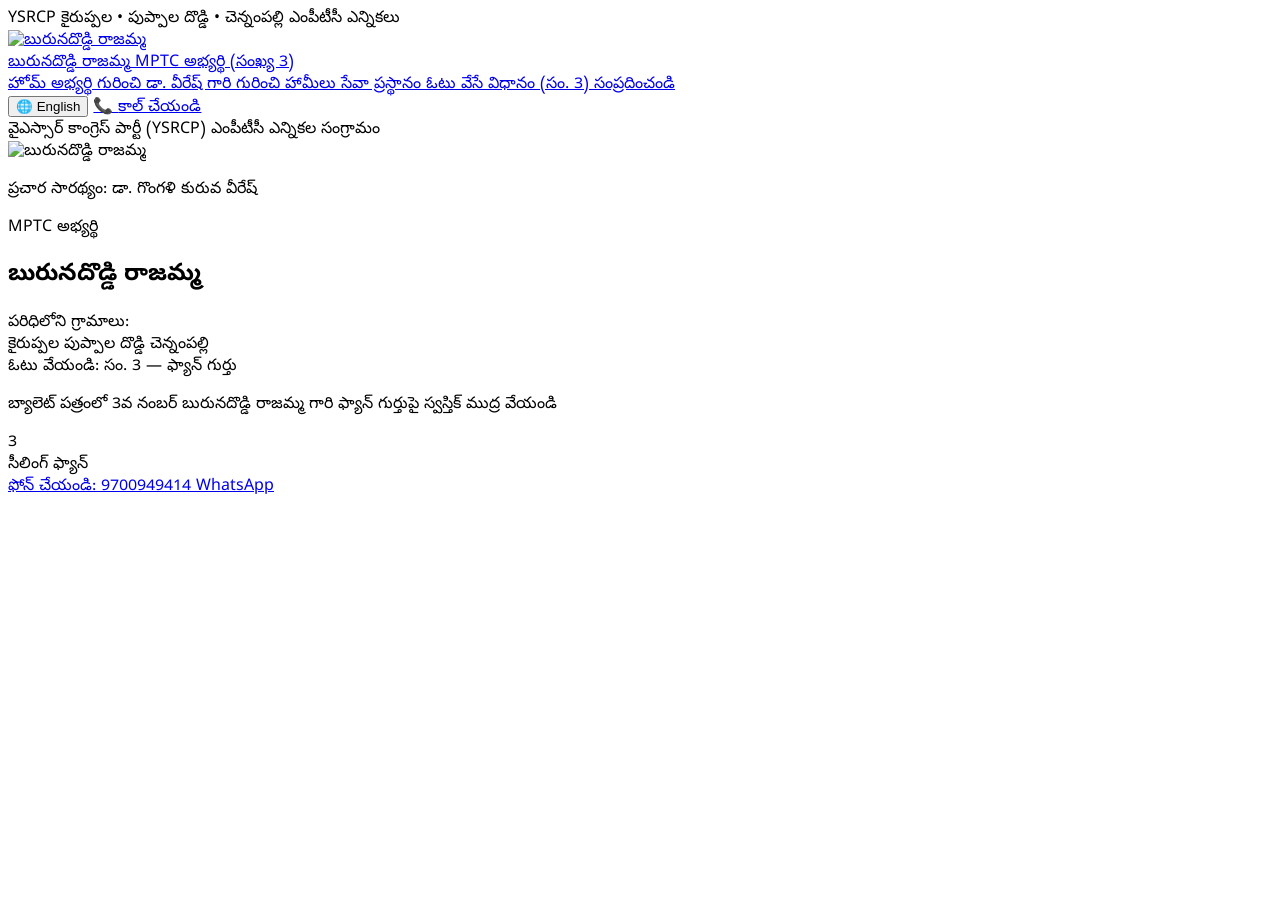
==== public/campaign.html @ 332ff1a9 "feat: initialize MPTC campaign web application Set up project scaffolding with React, Vite, Tailwind" ====
<!doctype html>
<html lang="te" data-lang="te" class="scroll-smooth">
  <head>
    <meta charset="UTF-8" />
    <meta name="viewport" content="width=device-width, initial-scale=1.0, maximum-scale=5.0" />
    <title>బురునదొడ్డి రాజమ్మ - ఎంపీటీసీ అభ్యర్థి | Burunadoddi Rajamma - MPTC Candidate</title>
    <meta
      name="description"
      content="బురునదొడ్డి రాజమ్మ - వైఎస్సార్ కాంగ్రెస్ పార్టీ (YSRCP) ఎంపీటీసీ అభ్యర్థి, కైరుప్పల, పుప్పాల దొడ్డి, చెన్నంపల్లి. క్రమ సంఖ్య: 3, ఎన్నికల గుర్తు: ఫ్యాన్. సంప్రదించండి: 9700949414."
    />
    <meta name="theme-color" content="#004aad" />

    <!-- Google Fonts: Noto Sans Telugu & Plus Jakarta Sans -->
    <link rel="preconnect" href="https://fonts.googleapis.com" />
    <link rel="preconnect" href="https://fonts.gstatic.com" crossorigin />
    <link
      href="https://fonts.googleapis.com/css2?family=Noto+Sans+Telugu:wght@400;500;600;700;800;900&family=Plus+Jakarta+Sans:wght@400;500;600;700;800&display=swap"
      rel="stylesheet"
    />

    <!-- Tailwind CDN for 100% standalone single-file usage -->
    <script src="https://cdn.tailwindcss.com"></script>
    <style>
      :root {
        --font-telugu: 'Noto Sans Telugu', 'Plus Jakarta Sans', system-ui, -apple-system, sans-serif;
      }
      html {
        font-family: var(--font-telugu);
        scroll-behavior: smooth;
        -webkit-tap-highlight-color: transparent;
      }
      html[data-lang="te"] .lang-en { display: none !important; }
      html[data-lang="en"] .lang-te { display: none !important; }
      .village-panel { display: none; }
      .village-panel.active { display: block; }
      .village-tab-btn.active {
        background-color: #0c2b5e;
        color: #ffffff;
      }
    </style>
  </head>
  <body class="bg-slate-50 text-slate-900 antialiased selection:bg-blue-600 selection:text-white pb-16 sm:pb-0">

    <!-- STICKY HEADER -->
    <header class="sticky top-0 z-50 bg-white/95 backdrop-blur-md border-b-2 border-emerald-600 shadow-sm">
      <div class="bg-gradient-to-r from-blue-700 via-blue-600 to-emerald-700 text-white text-xs font-medium py-1 px-3 text-center flex items-center justify-center gap-2">
        <span class="inline-flex items-center px-1.5 py-0.5 rounded bg-white/20 font-bold tracking-wide">YSRCP</span>
        <span class="lang-te truncate">కైరుప్పల • పుప్పాల దొడ్డి • చెన్నంపల్లి ఎంపీటీసీ ఎన్నికలు</span>
        <span class="lang-en truncate">Kairuppala • Puppala Doddi • Chennampalli MPTC Elections</span>
      </div>

      <div class="max-w-7xl mx-auto px-3 sm:px-6 lg:px-8">
        <div class="flex items-center justify-between h-16">
          <a href="#home" class="flex items-center gap-2.5 rounded-lg p-1">
            <div class="w-10 h-10 rounded-full border-2 border-emerald-600 overflow-hidden shrink-0 shadow-sm bg-blue-50">
              <img src="/assets/aistudio/WhatsApp_Image_2026-10-29_at_12.27.21_PM_05751e81.jpeg" alt="బురునదొడ్డి రాజమ్మ" class="w-full h-full object-cover object-top" />
            </div>
            <div class="flex flex-col">
              <span class="font-extrabold text-base sm:text-lg text-blue-900 leading-tight">
                <span class="lang-te">బురునదొడ్డి రాజమ్మ</span>
                <span class="lang-en">Burunadoddi Rajamma</span>
              </span>
              <span class="text-[11px] font-semibold text-emerald-800 flex items-center gap-1">
                <span class="inline-block w-2 h-2 rounded-full bg-emerald-600"></span>
                <span class="lang-te">MPTC అభ్యర్థి (సంఖ్య 3)</span>
                <span class="lang-en">MPTC Candidate (No. 3)</span>
              </span>
            </div>
          </a>

          <!-- Nav Links -->
          <nav class="hidden lg:flex items-center gap-1 xl:gap-2">
            <a href="#home" class="px-3 py-1.5 text-xs xl:text-sm font-semibold text-slate-700 hover:text-blue-800 hover:bg-blue-50 rounded-lg">
              <span class="lang-te">హోమ్</span><span class="lang-en">Home</span>
            </a>
            <a href="#about-rajamma" class="px-3 py-1.5 text-xs xl:text-sm font-semibold text-slate-700 hover:text-blue-800 hover:bg-blue-50 rounded-lg">
              <span class="lang-te">అభ్యర్థి గురించి</span><span class="lang-en">About Candidate</span>
            </a>
            <a href="#about-veeresh" class="px-3 py-1.5 text-xs xl:text-sm font-semibold text-slate-700 hover:text-blue-800 hover:bg-blue-50 rounded-lg">
              <span class="lang-te">డా. వీరేష్ గారి గురించి</span><span class="lang-en">About Dr. Veeresh</span>
            </a>
            <a href="#commitments" class="px-3 py-1.5 text-xs xl:text-sm font-semibold text-slate-700 hover:text-blue-800 hover:bg-blue-50 rounded-lg">
              <span class="lang-te">హామీలు</span><span class="lang-en">Commitments</span>
            </a>
            <a href="#service" class="px-3 py-1.5 text-xs xl:text-sm font-semibold text-slate-700 hover:text-blue-800 hover:bg-blue-50 rounded-lg">
              <span class="lang-te">సేవా ప్రస్థానం</span><span class="lang-en">Service Work</span>
            </a>
            <a href="#ballot" class="px-3 py-1.5 text-xs xl:text-sm font-bold bg-emerald-50 text-emerald-800 border border-emerald-200 hover:bg-emerald-100 rounded-lg">
              <span class="lang-te">ఓటు వేసే విధానం (సం. 3)</span><span class="lang-en">How to Vote (No. 3)</span>
            </a>
            <a href="#contact" class="px-3 py-1.5 text-xs xl:text-sm font-semibold text-slate-700 hover:text-blue-800 hover:bg-blue-50 rounded-lg">
              <span class="lang-te">సంప్రదించండి</span><span class="lang-en">Contact</span>
            </a>
          </nav>

          <!-- Toggle & Call -->
          <div class="flex items-center gap-2">
            <button type="button" class="lang-toggle-btn flex items-center gap-1 px-2.5 py-1.5 rounded-full border border-slate-300 bg-slate-100 hover:bg-slate-200 text-xs font-bold text-slate-800 cursor-pointer">
              🌐 <span class="lang-btn-label">English</span>
            </button>
            <a href="tel:9700949414" class="inline-flex items-center gap-1.5 px-3 py-1.5 rounded-lg bg-emerald-700 hover:bg-emerald-800 text-white text-xs sm:text-sm font-bold shadow-sm">
              📞 <span class="lang-te">కాల్ చేయండి</span><span class="lang-en">Call Now</span>
            </a>
          </div>
        </div>
      </div>
    </header>

    <!-- HERO -->
    <section id="home" class="relative overflow-hidden bg-gradient-to-b from-blue-900 via-blue-800 to-emerald-900 text-white pt-6 pb-14 sm:pb-20">
      <div class="max-w-6xl mx-auto px-4 sm:px-6 lg:px-8">
        <div class="flex flex-wrap items-center justify-center gap-2 mb-6 text-center">
          <span class="inline-flex items-center gap-1.5 px-3 py-1 rounded-full text-xs sm:text-sm font-extrabold bg-white text-blue-900 shadow-md border-2 border-emerald-400">
            <span class="w-2.5 h-2.5 rounded-full bg-emerald-600 animate-ping"></span>
            <span class="lang-te">వైఎస్సార్ కాంగ్రెస్ పార్టీ (YSRCP)</span>
            <span class="lang-en">YSR Congress Party (YSRCP)</span>
          </span>
          <span class="inline-flex items-center px-3 py-1 rounded-full text-xs sm:text-sm font-bold bg-emerald-800/80 text-emerald-100 border border-emerald-400/50">
            <span class="lang-te">ఎంపీటీసీ ఎన్నికల సంగ్రామం</span>
            <span class="lang-en">MPTC General Election</span>
          </span>
        </div>

        <div class="grid grid-cols-1 lg:grid-cols-12 gap-8 items-center">
          <div class="lg:col-span-5 flex flex-col items-center">
            <div class="relative w-64 sm:w-72 md:w-80 aspect-4/5 rounded-2xl overflow-hidden shadow-2xl border-4 border-white bg-gradient-to-b from-blue-600 via-white to-emerald-600 p-1">
              <img src="/assets/aistudio/WhatsApp_Image_2026-10-29_at_12.27.21_PM_05751e81.jpeg" alt="బురునదొడ్డి రాజమ్మ" class="w-full h-full object-cover object-top rounded-xl" />
            </div>
            <p class="text-xs text-blue-100 font-medium mt-3">
              <span class="lang-te">ప్రచార సారథ్యం: డా. గొంగళి కురువ వీరేష్</span>
              <span class="lang-en">Campaign Led by: Dr. Gongali Kuruva Veeresh</span>
            </p>
          </div>

          <div class="lg:col-span-7 flex flex-col text-center lg:text-left">
            <span class="text-emerald-300 font-bold text-sm tracking-wide uppercase mb-1">
              <span class="lang-te">MPTC అభ్యర్థి</span><span class="lang-en">MPTC Candidate</span>
            </span>
            <h1 class="text-3xl sm:text-4xl md:text-5xl font-black text-white leading-tight mb-3">
              <span class="lang-te">బురునదొడ్డి రాజమ్మ</span>
              <span class="lang-en">Burunadoddi Rajamma</span>
            </h1>

            <div class="bg-white/10 backdrop-blur-md border border-white/20 rounded-xl p-3 mb-5 max-w-xl mx-auto lg:mx-0">
              <div class="text-xs font-semibold text-emerald-200 uppercase mb-1">
                <span class="lang-te">పరిధిలోని గ్రామాలు:</span>
                <span class="lang-en">Constituency Villages:</span>
              </div>
              <div class="flex flex-wrap items-center justify-center lg:justify-start gap-2">
                <span class="px-3 py-1 rounded-lg bg-emerald-950/70 text-emerald-100 font-bold text-sm">
                  <span class="lang-te">కైరుప్పల</span><span class="lang-en">Kairuppala</span>
                </span>
                <span class="px-3 py-1 rounded-lg bg-emerald-950/70 text-emerald-100 font-bold text-sm">
                  <span class="lang-te">పుప్పాల దొడ్డి</span><span class="lang-en">Puppala Doddi</span>
                </span>
                <span class="px-3 py-1 rounded-lg bg-emerald-950/70 text-emerald-100 font-bold text-sm">
                  <span class="lang-te">చెన్నంపల్లి</span><span class="lang-en">Chennampalli</span>
                </span>
              </div>
            </div>

            <!-- Ballot Box Highlight -->
            <div class="bg-white text-slate-900 rounded-2xl p-4 sm:p-5 shadow-2xl border-4 border-yellow-400 mb-6 max-w-xl mx-auto lg:mx-0">
              <div class="flex flex-col sm:flex-row items-center justify-between gap-4">
                <div>
                  <div class="text-2xl sm:text-3xl font-black text-blue-900 leading-tight">
                    <span class="lang-te">ఓటు వేయండి: <span class="text-emerald-700">సం. 3 — ఫ్యాన్ గుర్తు</span></span>
                    <span class="lang-en">Vote: <span class="text-emerald-700">Serial No. 3 — Fan Symbol</span></span>
                  </div>
                  <p class="text-xs text-slate-600 mt-1">
                    <span class="lang-te">బ్యాలెట్ పత్రంలో 3వ నంబర్ బురునదొడ్డి రాజమ్మ గారి ఫ్యాన్ గుర్తుపై స్వస్తిక్ ముద్ర వేయండి</span>
                    <span class="lang-en">Stamp your vote on Serial No. 3 — Ceiling Fan symbol for Burunadoddi Rajamma</span>
                  </p>
                </div>
                <div class="shrink-0 flex items-center gap-2 bg-slate-50 p-2 rounded-xl border border-slate-300">
                  <div class="w-12 h-12 rounded-lg bg-blue-900 text-white flex items-center justify-center font-black text-2xl">3</div>
                  <div class="font-bold text-xs">సీలింగ్ ఫ్యాన్</div>
                </div>
              </div>
            </div>

            <div class="flex flex-wrap items-center justify-center lg:justify-start gap-3">
              <a href="tel:9700949414" class="px-5 py-3 rounded-xl bg-emerald-500 hover:bg-emerald-400 text-emerald-950 font-extrabold text-base shadow-lg">
                <span class="lang-te">ఫోన్ చేయండి: 9700949414</span><span class="lang-en">Call: +91 97009 49414</span>
              </a>
              <a href="https://wa.me/919700949414" target="_blank" class="px-4 py-3 rounded-xl bg-green-600 hover:bg-green-500 text-white font-extrabold text-base shadow-lg">
                WhatsApp
              </a>
            </div>
          </div>
        </div>
      </div>
    </section>

    <!-- Embedded Scripts for Standalone Usage -->
    <script>
      document.addEventListener('DOMContentLoaded', function() {
        var html = document.documentElement;
        document.querySelectorAll('.lang-toggle-btn').forEach(function(btn) {
          btn.addEventListener('click', function() {
            var current = html.getAttribute('data-lang') === 'en' ? 'en' : 'te';
            var next = current === 'te' ? 'en' : 'te';
            html.setAttribute('data-lang', next);
            html.setAttribute('lang', next);
            document.querySelectorAll('.lang-btn-label').forEach(function(l) {
              l.textContent = next === 'te' ? 'English' : 'తెలుగు';
            });
          });
        });
      });
    </script>
  </body>
</html>
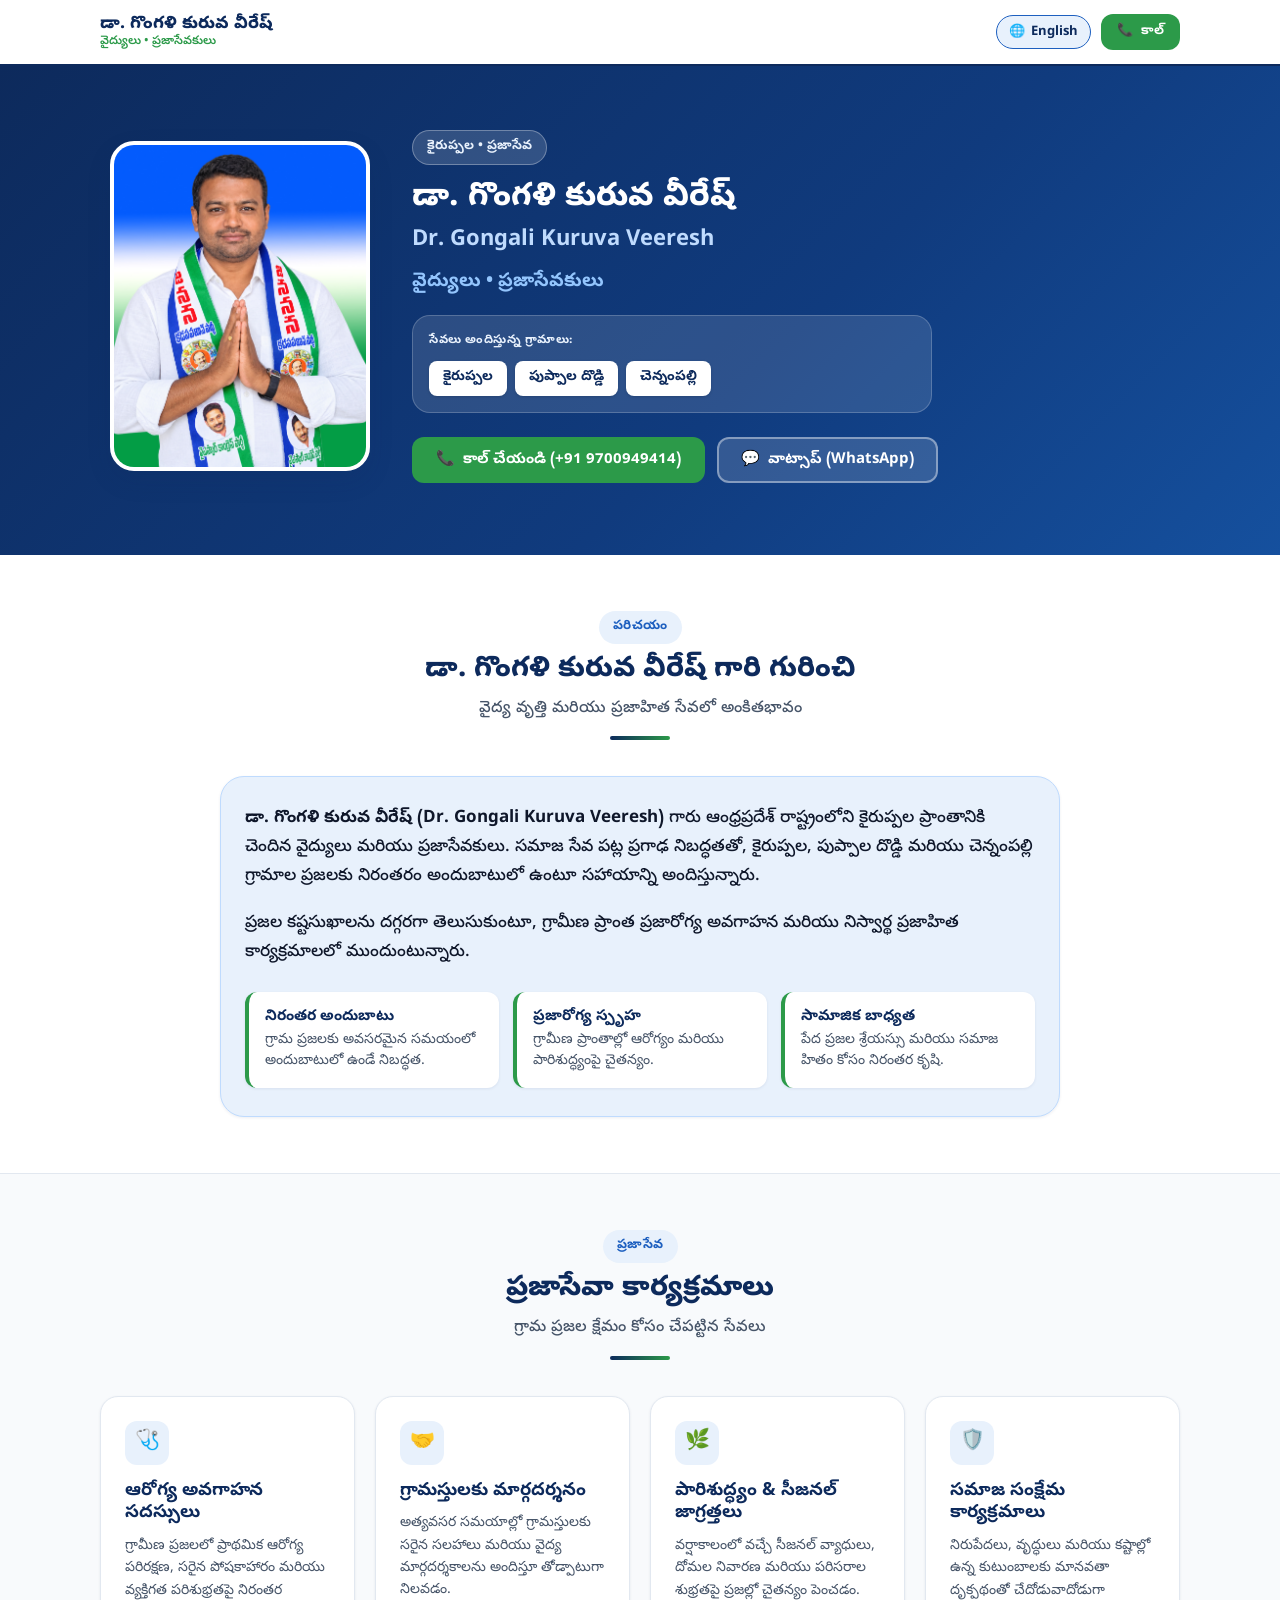
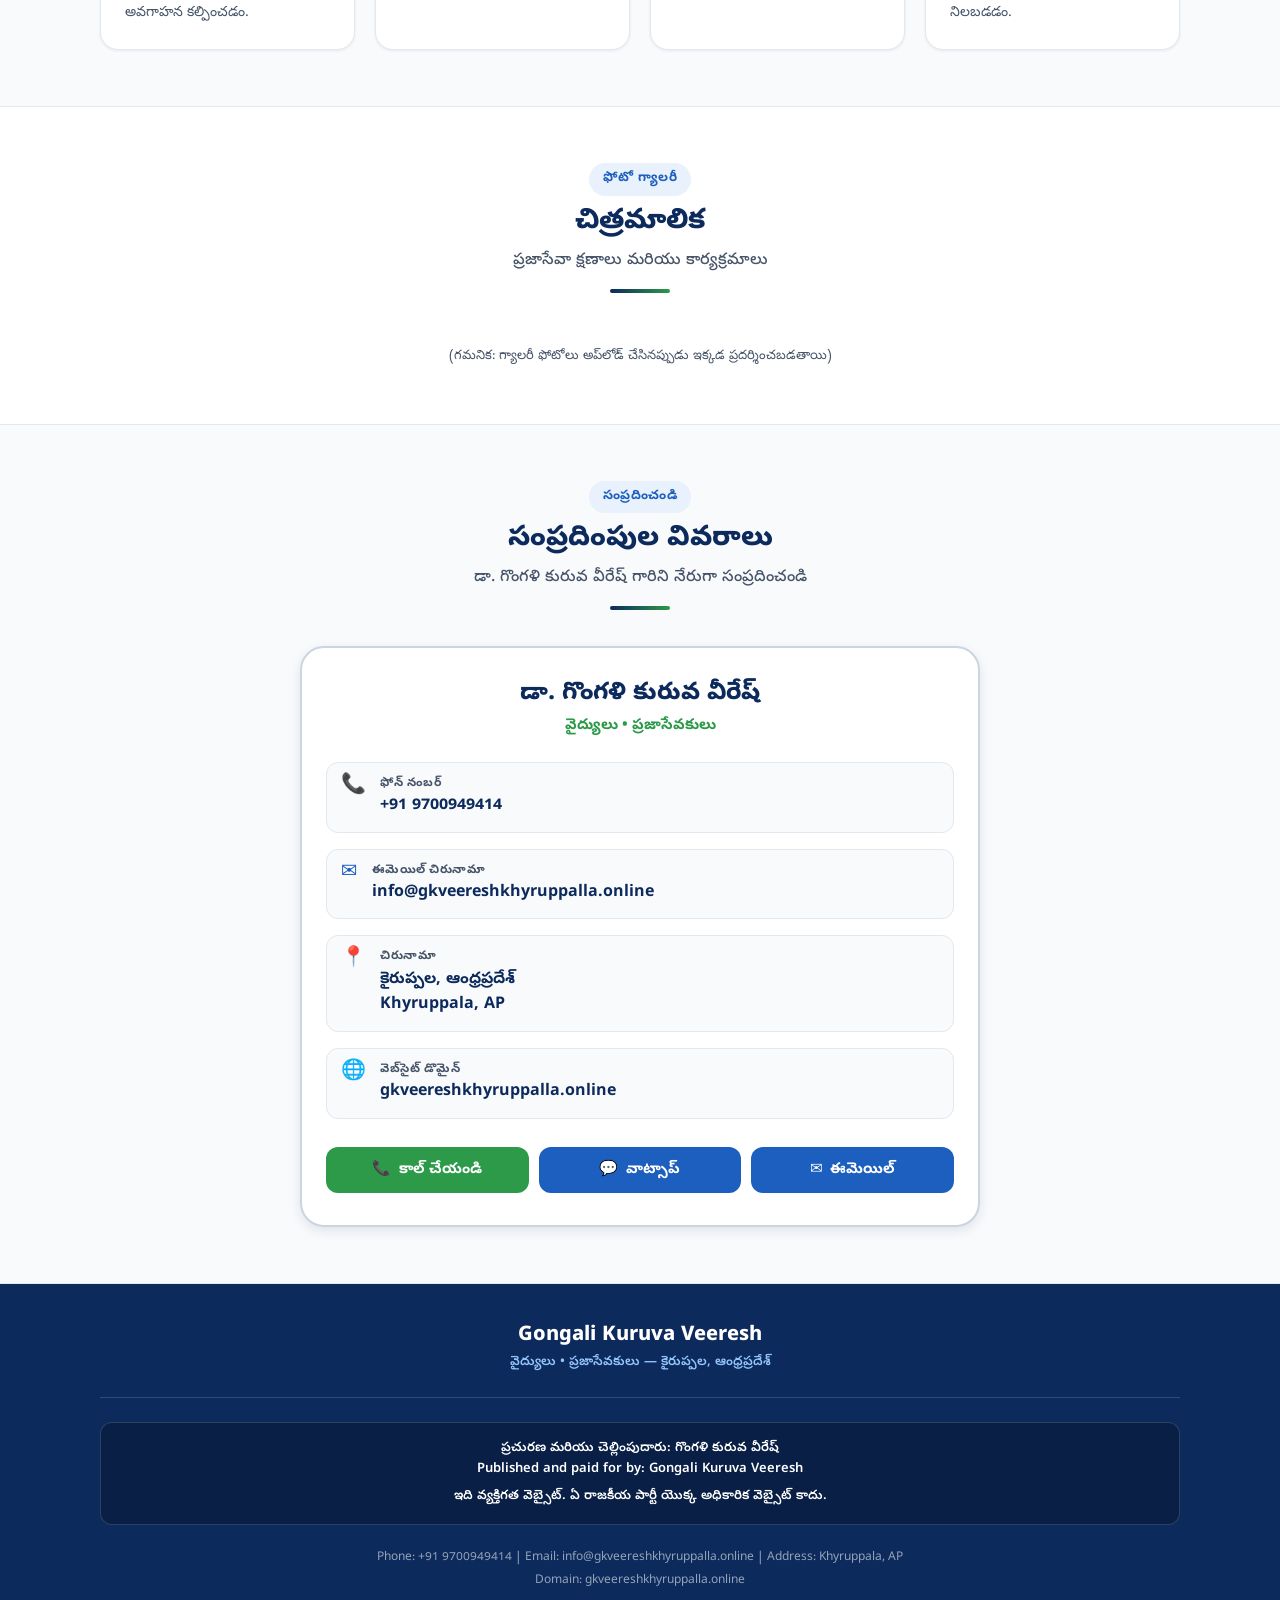
==== commit d18d7f3e: "feat: rebrand campaign site for Dr. G. K. Veeresh Update site content, metadata, and styles to refle" ====
--- a/public/campaign.html
+++ b/public/campaign.html
@@ -1,190 +1,884 @@
-<!doctype html>
-<html lang="te" data-lang="te" class="scroll-smooth">
-  <head>
-    <meta charset="UTF-8" />
-    <meta name="viewport" content="width=device-width, initial-scale=1.0, maximum-scale=5.0" />
-    <title>బురునదొడ్డి రాజమ్మ - ఎంపీటీసీ అభ్యర్థి | Burunadoddi Rajamma - MPTC Candidate</title>
-    <meta
-      name="description"
-      content="బురునదొడ్డి రాజమ్మ - వైఎస్సార్ కాంగ్రెస్ పార్టీ (YSRCP) ఎంపీటీసీ అభ్యర్థి, కైరుప్పల, పుప్పాల దొడ్డి, చెన్నంపల్లి. క్రమ సంఖ్య: 3, ఎన్నికల గుర్తు: ఫ్యాన్. సంప్రదించండి: 9700949414."
-    />
-    <meta name="theme-color" content="#004aad" />
-
-    <!-- Google Fonts: Noto Sans Telugu & Plus Jakarta Sans -->
-    <link rel="preconnect" href="https://fonts.googleapis.com" />
-    <link rel="preconnect" href="https://fonts.gstatic.com" crossorigin />
-    <link
-      href="https://fonts.googleapis.com/css2?family=Noto+Sans+Telugu:wght@400;500;600;700;800;900&family=Plus+Jakarta+Sans:wght@400;500;600;700;800&display=swap"
-      rel="stylesheet"
-    />
-
-    <!-- Tailwind CDN for 100% standalone single-file usage -->
-    <script src="https://cdn.tailwindcss.com"></script>
-    <style>
-      :root {
-        --font-telugu: 'Noto Sans Telugu', 'Plus Jakarta Sans', system-ui, -apple-system, sans-serif;
+<!DOCTYPE html>
+<html lang="te">
+<head>
+  <meta charset="UTF-8" />
+  <meta name="viewport" content="width=device-width, initial-scale=1.0" />
+  <title>Dr. Gongali Kuruva Veeresh | Doctor &amp; Public Servant, Kairuppala</title>
+  <meta name="description" content="Official personal website of Dr. Gongali Kuruva Veeresh - Doctor and public servant serving Kairuppala, Puppala Doddi, and Chennampalli in Andhra Pradesh." />
+  <meta name="author" content="Gongali Kuruva Veeresh" />
+  <meta name="theme-color" content="#0d2a5c" />
+  <link rel="canonical" href="https://gkveereshkhyruppalla.online/" />
+
+  <!-- Open Graph Meta Tags (for WhatsApp, Facebook, Social Sharing) -->
+  <meta property="og:type" content="website" />
+  <meta property="og:title" content="Dr. Gongali Kuruva Veeresh | Doctor &amp; Public Servant" />
+  <meta property="og:description" content="Personal website of Dr. Gongali Kuruva Veeresh - Doctor and public servant serving Kairuppala, Puppala Doddi, and Chennampalli, Andhra Pradesh." />
+  <meta property="og:url" content="https://gkveereshkhyruppalla.online/" />
+  <meta property="og:image" content="https://gkveereshkhyruppalla.online/veeresh.jpg" />
+  <meta property="og:image:alt" content="Dr. Gongali Kuruva Veeresh" />
+
+  <!-- Twitter Meta Tags -->
+  <meta name="twitter:card" content="summary_large_image" />
+  <meta name="twitter:title" content="Dr. Gongali Kuruva Veeresh | Doctor &amp; Public Servant" />
+  <meta name="twitter:description" content="Personal website of Dr. Gongali Kuruva Veeresh - Doctor and public servant serving Kairuppala, Puppala Doddi, and Chennampalli, Andhra Pradesh." />
+  <meta name="twitter:image" content="https://gkveereshkhyruppalla.online/veeresh.jpg" />
+
+  <!-- Google Font: Noto Sans Telugu with System Font Fallbacks -->
+  <link rel="preconnect" href="https://fonts.googleapis.com" />
+  <link rel="preconnect" href="https://fonts.gstatic.com" crossorigin />
+  <link href="https://fonts.googleapis.com/css2?family=Noto+Sans+Telugu:wght@400;500;600;700;800&family=Plus+Jakarta+Sans:wght@500;600;700;800&display=swap" rel="stylesheet" />
+
+  <style>
+    /* CSS RESET & VARIABLES */
+    *, *::before, *::after {
+      box-sizing: border-box;
+      margin: 0;
+      padding: 0;
+    }
+
+    :root {
+      --navy: #0d2a5c;
+      --blue: #1d5fbf;
+      --blue-hover: #154ca0;
+      --green: #2c9a49;
+      --green-hover: #23803c;
+      --light-sky: #e8f1fc;
+      --white: #ffffff;
+      --gray-50: #f8fafc;
+      --gray-100: #f1f5f9;
+      --gray-200: #e2e8f0;
+      --gray-600: #475569;
+      --gray-800: #1e293b;
+      --gray-900: #0f172a;
+      --radius-sm: 8px;
+      --radius-md: 12px;
+      --radius-lg: 18px;
+      --radius-xl: 24px;
+      --radius-full: 9999px;
+      --shadow-sm: 0 1px 3px rgba(13, 42, 92, 0.08);
+      --shadow-md: 0 4px 12px rgba(13, 42, 92, 0.1);
+      --shadow-lg: 0 10px 25px rgba(13, 42, 92, 0.12);
+      --font-stack: 'Noto Sans Telugu', 'Plus Jakarta Sans', system-ui, -apple-system, BlinkMacSystemFont, "Segoe UI", Roboto, "Helvetica Neue", Arial, sans-serif;
+    }
+
+    html {
+      font-family: var(--font-stack);
+      scroll-behavior: smooth;
+      -webkit-text-size-adjust: 100%;
+      color: var(--gray-900);
+      background-color: var(--gray-50);
+      line-height: 1.6;
+    }
+
+    body {
+      min-height: 100vh;
+      display: flex;
+      flex-direction: column;
+      overflow-x: hidden;
+      font-size: 16px;
+    }
+
+    /* ACCESSIBILITY & REDUCED MOTION */
+    :focus-visible {
+      outline: 3px solid var(--blue);
+      outline-offset: 3px;
+    }
+
+    @media (prefers-reduced-motion: reduce) {
+      *, *::before, *::after {
+        animation-duration: 0.01ms !important;
+        animation-iteration-count: 1 !important;
+        transition-duration: 0.01ms !important;
+        scroll-behavior: auto !important;
       }
-      html {
-        font-family: var(--font-telugu);
-        scroll-behavior: smooth;
-        -webkit-tap-highlight-color: transparent;
+    }
+
+    /* BILINGUAL LANGUAGE CONTROLS (body class based) */
+    body.lang-te .en {
+      display: none !important;
+    }
+
+    body.lang-en .te {
+      display: none !important;
+    }
+
+    /* TYPOGRAPHY HELPERS */
+    h1, h2, h3, h4 {
+      line-height: 1.25;
+      color: var(--navy);
+      font-weight: 800;
+    }
+
+    a {
+      color: inherit;
+      text-decoration: none;
+    }
+
+    img {
+      max-width: 100%;
+      height: auto;
+      display: block;
+    }
+
+    .container {
+      width: 100%;
+      max-width: 1120px;
+      margin-left: auto;
+      margin-right: auto;
+      padding-left: 20px;
+      padding-right: 20px;
+    }
+
+    .section-title-wrap {
+      text-align: center;
+      max-width: 720px;
+      margin: 0 auto 36px auto;
+    }
+
+    .section-badge {
+      display: inline-block;
+      padding: 6px 14px;
+      background-color: var(--light-sky);
+      color: var(--blue);
+      font-size: 13px;
+      font-weight: 700;
+      border-radius: var(--radius-full);
+      margin-bottom: 10px;
+      letter-spacing: 0.5px;
+      text-transform: uppercase;
+    }
+
+    .section-heading {
+      font-size: 28px;
+      margin-bottom: 8px;
+    }
+
+    .section-subheading {
+      font-size: 16px;
+      color: var(--gray-600);
+      font-weight: 500;
+    }
+
+    .section-divider {
+      width: 60px;
+      height: 4px;
+      background: linear-gradient(90deg, var(--navy), var(--green));
+      margin: 14px auto 0 auto;
+      border-radius: var(--radius-full);
+    }
+
+    /* BUTTONS */
+    .btn {
+      display: inline-flex;
+      align-items: center;
+      justify-content: center;
+      gap: 8px;
+      padding: 12px 22px;
+      font-size: 15px;
+      font-weight: 700;
+      border-radius: var(--radius-md);
+      transition: background-color 0.15s ease, transform 0.15s ease;
+      cursor: pointer;
+      border: 2px solid transparent;
+      text-align: center;
+      line-height: 1.2;
+    }
+
+    .btn:hover {
+      transform: translateY(-1px);
+    }
+
+    .btn:active {
+      transform: translateY(0);
+    }
+
+    .btn-green {
+      background-color: var(--green);
+      color: var(--white);
+    }
+
+    .btn-green:hover {
+      background-color: var(--green-hover);
+    }
+
+    .btn-blue {
+      background-color: var(--blue);
+      color: var(--white);
+    }
+
+    .btn-blue:hover {
+      background-color: var(--blue-hover);
+    }
+
+    .btn-outline-white {
+      background-color: rgba(255, 255, 255, 0.15);
+      color: var(--white);
+      border-color: rgba(255, 255, 255, 0.4);
+    }
+
+    .btn-outline-white:hover {
+      background-color: rgba(255, 255, 255, 0.25);
+    }
+
+    .btn-sm {
+      padding: 8px 14px;
+      font-size: 13px;
+    }
+
+    /* 1. STICKY HEADER */
+    .site-header {
+      position: sticky;
+      top: 0;
+      z-index: 100;
+      background-color: rgba(255, 255, 255, 0.98);
+      border-bottom: 2px solid var(--navy);
+      box-shadow: var(--shadow-sm);
+      backdrop-filter: blur(8px);
+    }
+
+    .header-inner {
+      display: flex;
+      align-items: center;
+      justify-content: space-between;
+      height: 64px;
+      gap: 12px;
+    }
+
+    .header-brand {
+      display: flex;
+      flex-direction: column;
+    }
+
+    .header-brand-name {
+      font-size: 17px;
+      font-weight: 800;
+      color: var(--navy);
+      line-height: 1.2;
+    }
+
+    .header-brand-sub {
+      font-size: 12px;
+      font-weight: 600;
+      color: var(--green);
+      line-height: 1.2;
+    }
+
+    .header-controls {
+      display: flex;
+      align-items: center;
+      gap: 10px;
+    }
+
+    .lang-toggle-btn {
+      display: inline-flex;
+      align-items: center;
+      gap: 6px;
+      background-color: var(--light-sky);
+      color: var(--navy);
+      border: 1px solid var(--blue);
+      padding: 7px 12px;
+      border-radius: var(--radius-full);
+      font-size: 13px;
+      font-weight: 700;
+      cursor: pointer;
+      font-family: inherit;
+    }
+
+    .lang-toggle-btn:hover {
+      background-color: #d8e8fc;
+    }
+
+    /* 2. HERO SECTION */
+    .hero-section {
+      background: linear-gradient(135deg, var(--navy) 0%, #103b7e 60%, #15509e 100%);
+      color: var(--white);
+      padding: 48px 0 56px 0;
+      position: relative;
+    }
+
+    .hero-grid {
+      display: grid;
+      grid-template-columns: 1fr;
+      gap: 32px;
+      align-items: center;
+    }
+
+    .hero-photo-wrap {
+      display: flex;
+      justify-content: center;
+    }
+
+    .hero-photo-card {
+      width: 240px;
+      height: 300px;
+      border-radius: var(--radius-xl);
+      overflow: hidden;
+      border: 4px solid var(--white);
+      box-shadow: var(--shadow-lg);
+      background-color: var(--light-sky);
+      position: relative;
+    }
+
+    .hero-photo {
+      width: 100%;
+      height: 100%;
+      object-fit: cover;
+      object-position: top center;
+    }
+
+    .avatar-fallback {
+      width: 100%;
+      height: 100%;
+      display: flex;
+      flex-direction: column;
+      align-items: center;
+      justify-content: center;
+      background: linear-gradient(135deg, var(--navy), var(--blue));
+      color: var(--white);
+      font-size: 42px;
+      font-weight: 800;
+      text-align: center;
+      padding: 16px;
+    }
+
+    .avatar-fallback-name {
+      font-size: 14px;
+      margin-top: 8px;
+      font-weight: 600;
+    }
+
+    .hero-content {
+      text-align: center;
+    }
+
+    .hero-pill-badge {
+      display: inline-flex;
+      align-items: center;
+      gap: 6px;
+      background-color: rgba(255, 255, 255, 0.15);
+      border: 1px solid rgba(255, 255, 255, 0.3);
+      color: var(--light-sky);
+      padding: 6px 14px;
+      border-radius: var(--radius-full);
+      font-size: 13px;
+      font-weight: 700;
+      margin-bottom: 14px;
+    }
+
+    .hero-title {
+      font-size: 32px;
+      font-weight: 800;
+      color: var(--white);
+      margin-bottom: 8px;
+      line-height: 1.25;
+    }
+
+    .hero-en-name {
+      display: inline-block;
+      font-size: 30px;
+      color: var(--white);
+      font-weight: 800;
+    }
+
+    body.lang-te .hero-en-name {
+      font-size: 22px;
+      color: #bfdbfe;
+      font-weight: 700;
+      margin-top: 6px;
+    }
+
+    .hero-subtitle {
+      font-size: 19px;
+      font-weight: 700;
+      color: #93c5fd;
+      margin-bottom: 18px;
+    }
+
+    .villages-box {
+      background-color: rgba(255, 255, 255, 0.12);
+      border: 1px solid rgba(255, 255, 255, 0.2);
+      border-radius: var(--radius-lg);
+      padding: 16px;
+      margin: 0 auto 24px auto;
+      max-width: 520px;
+    }
+
+    .villages-label {
+      font-size: 12px;
+      font-weight: 700;
+      color: var(--light-sky);
+      text-transform: uppercase;
+      letter-spacing: 0.5px;
+      margin-bottom: 10px;
+    }
+
+    .villages-tags {
+      display: flex;
+      flex-wrap: wrap;
+      justify-content: center;
+      gap: 8px;
+    }
+
+    .village-tag {
+      background-color: var(--white);
+      color: var(--navy);
+      font-weight: 700;
+      font-size: 14px;
+      padding: 6px 14px;
+      border-radius: var(--radius-sm);
+      box-shadow: 0 1px 3px rgba(0, 0, 0, 0.15);
+    }
+
+    .hero-actions {
+      display: flex;
+      flex-wrap: wrap;
+      justify-content: center;
+      gap: 12px;
+    }
+
+    /* 3. ABOUT SECTION */
+    .about-section {
+      padding: 56px 0;
+      background-color: var(--white);
+      border-bottom: 1px solid var(--gray-200);
+    }
+
+    .about-card {
+      background-color: var(--light-sky);
+      border: 1px solid #bfdbfe;
+      border-radius: var(--radius-xl);
+      padding: 28px 24px;
+      max-width: 840px;
+      margin: 0 auto;
+      box-shadow: var(--shadow-sm);
+    }
+
+    .about-lead {
+      font-size: 17px;
+      line-height: 1.7;
+      color: var(--gray-900);
+      margin-bottom: 18px;
+      font-weight: 500;
+    }
+
+    .about-values-grid {
+      display: grid;
+      grid-template-columns: 1fr;
+      gap: 14px;
+      margin-top: 24px;
+    }
+
+    .about-value-item {
+      background-color: var(--white);
+      padding: 16px;
+      border-radius: var(--radius-md);
+      border-left: 4px solid var(--green);
+      box-shadow: var(--shadow-sm);
+    }
+
+    .about-value-title {
+      font-size: 15px;
+      font-weight: 700;
+      color: var(--navy);
+      margin-bottom: 4px;
+    }
+
+    .about-value-desc {
+      font-size: 14px;
+      color: var(--gray-600);
+      line-height: 1.5;
+    }
+
+    /* 4. PUBLIC SERVICE SECTION */
+    .service-section {
+      padding: 56px 0;
+      background-color: var(--gray-50);
+      border-bottom: 1px solid var(--gray-200);
+    }
+
+    .service-cards-grid {
+      display: grid;
+      grid-template-columns: 1fr;
+      gap: 20px;
+    }
+
+    .service-card {
+      background-color: var(--white);
+      border: 1px solid var(--gray-200);
+      border-radius: var(--radius-lg);
+      padding: 24px;
+      box-shadow: var(--shadow-sm);
+      transition: transform 0.15s ease, box-shadow 0.15s ease;
+      display: flex;
+      flex-direction: column;
+    }
+
+    .service-card:hover {
+      box-shadow: var(--shadow-md);
+      border-color: #cbd5e1;
+    }
+
+    .service-card-icon {
+      width: 44px;
+      height: 44px;
+      border-radius: var(--radius-md);
+      background-color: var(--light-sky);
+      color: var(--blue);
+      display: flex;
+      align-items: center;
+      justify-content: center;
+      font-size: 20px;
+      font-weight: 800;
+      margin-bottom: 16px;
+    }
+
+    .service-card-title {
+      font-size: 18px;
+      font-weight: 700;
+      color: var(--navy);
+      margin-bottom: 10px;
+    }
+
+    .service-card-desc {
+      font-size: 14px;
+      color: var(--gray-600);
+      line-height: 1.6;
+      flex-grow: 1;
+    }
+
+    /* 5. GALLERY SECTION */
+    .gallery-section {
+      padding: 56px 0;
+      background-color: var(--white);
+      border-bottom: 1px solid var(--gray-200);
+    }
+
+    .gallery-grid {
+      display: grid;
+      grid-template-columns: repeat(2, 1fr);
+      gap: 16px;
+    }
+
+    .gallery-slot {
+      aspect-ratio: 4 / 3;
+      border-radius: var(--radius-md);
+      overflow: hidden;
+      background-color: var(--gray-100);
+      border: 1px solid var(--gray-200);
+      position: relative;
+    }
+
+    .gallery-img {
+      width: 100%;
+      height: 100%;
+      object-fit: cover;
+      display: block;
+    }
+
+    .gallery-notice {
+      text-align: center;
+      font-size: 13px;
+      color: var(--gray-600);
+      margin-top: 18px;
+    }
+
+    /* 6. CONTACT SECTION */
+    .contact-section {
+      padding: 56px 0;
+      background-color: var(--gray-50);
+      border-bottom: 1px solid var(--gray-200);
+    }
+
+    .contact-card {
+      background-color: var(--white);
+      border-radius: var(--radius-xl);
+      border: 2px solid #cbd5e1;
+      padding: 32px 24px;
+      max-width: 680px;
+      margin: 0 auto;
+      box-shadow: var(--shadow-md);
+    }
+
+    .contact-name-title {
+      text-align: center;
+      font-size: 24px;
+      font-weight: 800;
+      color: var(--navy);
+      margin-bottom: 4px;
+    }
+
+    .contact-role-sub {
+      text-align: center;
+      font-size: 15px;
+      font-weight: 700;
+      color: var(--green);
+      margin-bottom: 24px;
+    }
+
+    .contact-info-list {
+      list-style: none;
+      display: flex;
+      flex-direction: column;
+      gap: 16px;
+      margin-bottom: 28px;
+    }
+
+    .contact-info-item {
+      display: flex;
+      align-items: flex-start;
+      gap: 14px;
+      padding: 12px 14px;
+      background-color: var(--gray-50);
+      border-radius: var(--radius-md);
+      border: 1px solid var(--gray-200);
+    }
+
+    .contact-info-icon {
+      font-size: 20px;
+      color: var(--blue);
+      line-height: 1;
+      margin-top: 2px;
+    }
+
+    .contact-info-label {
+      font-size: 12px;
+      font-weight: 700;
+      color: var(--gray-600);
+      text-transform: uppercase;
+      letter-spacing: 0.5px;
+    }
+
+    .contact-info-val {
+      font-size: 16px;
+      font-weight: 700;
+      color: var(--navy);
+      word-break: break-word;
+    }
+
+    .contact-buttons-row {
+      display: grid;
+      grid-template-columns: 1fr;
+      gap: 10px;
+    }
+
+    /* 7. FOOTER & MANDATORY META DISCLAIMERS */
+    .site-footer {
+      background-color: var(--navy);
+      color: #cbd5e1;
+      padding: 40px 0 32px 0;
+      font-size: 14px;
+    }
+
+    .footer-top {
+      text-align: center;
+      margin-bottom: 24px;
+      padding-bottom: 24px;
+      border-bottom: 1px solid rgba(255, 255, 255, 0.15);
+    }
+
+    .footer-name {
+      font-size: 20px;
+      font-weight: 800;
+      color: var(--white);
+      margin-bottom: 4px;
+    }
+
+    .footer-subtitle {
+      font-size: 13px;
+      color: #93c5fd;
+      font-weight: 600;
+    }
+
+    .footer-disclaimers {
+      background-color: rgba(0, 0, 0, 0.25);
+      border: 1px solid rgba(255, 255, 255, 0.15);
+      border-radius: var(--radius-md);
+      padding: 16px;
+      margin-bottom: 24px;
+      text-align: center;
+    }
+
+    .footer-disclaimer-text {
+      color: var(--white);
+      font-weight: 600;
+      font-size: 13px;
+      line-height: 1.6;
+      margin-bottom: 6px;
+    }
+
+    .footer-disclaimer-text:last-child {
+      margin-bottom: 0;
+    }
+
+    .footer-contact-summary {
+      text-align: center;
+      font-size: 12px;
+      color: #94a3b8;
+      line-height: 1.6;
+    }
+
+    /* DESKTOP RESPONSIVE BREAKPOINT */
+    @media (min-width: 640px) {
+      .hero-grid {
+        grid-template-columns: 280px 1fr;
+        text-align: left;
       }
-      html[data-lang="te"] .lang-en { display: none !important; }
-      html[data-lang="en"] .lang-te { display: none !important; }
-      .village-panel { display: none; }
-      .village-panel.active { display: block; }
-      .village-tab-btn.active {
-        background-color: #0c2b5e;
-        color: #ffffff;
+
+      .hero-content {
+        text-align: left;
       }
-    </style>
-  </head>
-  <body class="bg-slate-50 text-slate-900 antialiased selection:bg-blue-600 selection:text-white pb-16 sm:pb-0">
-
-    <!-- STICKY HEADER -->
-    <header class="sticky top-0 z-50 bg-white/95 backdrop-blur-md border-b-2 border-emerald-600 shadow-sm">
-      <div class="bg-gradient-to-r from-blue-700 via-blue-600 to-emerald-700 text-white text-xs font-medium py-1 px-3 text-center flex items-center justify-center gap-2">
-        <span class="inline-flex items-center px-1.5 py-0.5 rounded bg-white/20 font-bold tracking-wide">YSRCP</span>
-        <span class="lang-te truncate">కైరుప్పల • పుప్పాల దొడ్డి • చెన్నంపల్లి ఎంపీటీసీ ఎన్నికలు</span>
-        <span class="lang-en truncate">Kairuppala • Puppala Doddi • Chennampalli MPTC Elections</span>
-      </div>
-
-      <div class="max-w-7xl mx-auto px-3 sm:px-6 lg:px-8">
-        <div class="flex items-center justify-between h-16">
-          <a href="#home" class="flex items-center gap-2.5 rounded-lg p-1">
-            <div class="w-10 h-10 rounded-full border-2 border-emerald-600 overflow-hidden shrink-0 shadow-sm bg-blue-50">
-              <img src="/assets/aistudio/WhatsApp_Image_2026-10-29_at_12.27.21_PM_05751e81.jpeg" alt="బురునదొడ్డి రాజమ్మ" class="w-full h-full object-cover object-top" />
-            </div>
-            <div class="flex flex-col">
-              <span class="font-extrabold text-base sm:text-lg text-blue-900 leading-tight">
-                <span class="lang-te">బురునదొడ్డి రాజమ్మ</span>
-                <span class="lang-en">Burunadoddi Rajamma</span>
-              </span>
-              <span class="text-[11px] font-semibold text-emerald-800 flex items-center gap-1">
-                <span class="inline-block w-2 h-2 rounded-full bg-emerald-600"></span>
-                <span class="lang-te">MPTC అభ్యర్థి (సంఖ్య 3)</span>
-                <span class="lang-en">MPTC Candidate (No. 3)</span>
-              </span>
-            </div>
+
+      .hero-actions {
+        justify-content: flex-start;
+      }
+
+      .villages-box {
+        margin-left: 0;
+        margin-right: 0;
+      }
+
+      .villages-tags {
+        justify-content: flex-start;
+      }
+
+      .about-values-grid {
+        grid-template-columns: repeat(3, 1fr);
+      }
+
+      .service-cards-grid {
+        grid-template-columns: repeat(2, 1fr);
+      }
+
+      .gallery-grid {
+        grid-template-columns: repeat(3, 1fr);
+        gap: 20px;
+      }
+
+      .contact-buttons-row {
+        grid-template-columns: repeat(3, 1fr);
+      }
+    }
+
+    @media (min-width: 1024px) {
+      .hero-section {
+        padding: 64px 0 72px 0;
+      }
+
+      .hero-photo-card {
+        width: 260px;
+        height: 330px;
+      }
+
+      .service-cards-grid {
+        grid-template-columns: repeat(4, 1fr);
+      }
+    }
+  </style>
+</head>
+<body class="lang-te">
+
+  <!-- 1. STICKY HEADER -->
+  <header class="site-header">
+    <div class="container">
+      <div class="header-inner">
+        <!-- Dr. Gongali Kuruva Veeresh Branding -->
+        <a href="#hero" class="header-brand" aria-label="Dr. Gongali Kuruva Veeresh">
+          <span class="header-brand-name">
+            <span class="te">డా. గొంగళి కురువ వీరేష్</span>
+            <span class="en">Dr. Gongali Kuruva Veeresh</span>
+          </span>
+          <span class="header-brand-sub">
+            <span class="te">వైద్యులు • ప్రజాసేవకులు</span>
+            <span class="en">Doctor • Public Servant</span>
+          </span>
+        </a>
+
+        <!-- Controls: Language Toggle & Call Button -->
+        <div class="header-controls">
+          <button id="langToggleBtn" type="button" class="lang-toggle-btn" aria-label="Toggle language">
+            <span aria-hidden="true">🌐</span>
+            <span class="te">English</span>
+            <span class="en">తెలుగు</span>
+          </button>
+
+          <a href="tel:+919700949414" class="btn btn-green btn-sm" aria-label="Call +91 9700949414">
+            <span aria-hidden="true">📞</span>
+            <span class="te">కాల్</span>
+            <span class="en">Call</span>
           </a>
-
-          <!-- Nav Links -->
-          <nav class="hidden lg:flex items-center gap-1 xl:gap-2">
-            <a href="#home" class="px-3 py-1.5 text-xs xl:text-sm font-semibold text-slate-700 hover:text-blue-800 hover:bg-blue-50 rounded-lg">
-              <span class="lang-te">హోమ్</span><span class="lang-en">Home</span>
-            </a>
-            <a href="#about-rajamma" class="px-3 py-1.5 text-xs xl:text-sm font-semibold text-slate-700 hover:text-blue-800 hover:bg-blue-50 rounded-lg">
-              <span class="lang-te">అభ్యర్థి గురించి</span><span class="lang-en">About Candidate</span>
-            </a>
-            <a href="#about-veeresh" class="px-3 py-1.5 text-xs xl:text-sm font-semibold text-slate-700 hover:text-blue-800 hover:bg-blue-50 rounded-lg">
-              <span class="lang-te">డా. వీరేష్ గారి గురించి</span><span class="lang-en">About Dr. Veeresh</span>
-            </a>
-            <a href="#commitments" class="px-3 py-1.5 text-xs xl:text-sm font-semibold text-slate-700 hover:text-blue-800 hover:bg-blue-50 rounded-lg">
-              <span class="lang-te">హామీలు</span><span class="lang-en">Commitments</span>
-            </a>
-            <a href="#service" class="px-3 py-1.5 text-xs xl:text-sm font-semibold text-slate-700 hover:text-blue-800 hover:bg-blue-50 rounded-lg">
-              <span class="lang-te">సేవా ప్రస్థానం</span><span class="lang-en">Service Work</span>
-            </a>
-            <a href="#ballot" class="px-3 py-1.5 text-xs xl:text-sm font-bold bg-emerald-50 text-emerald-800 border border-emerald-200 hover:bg-emerald-100 rounded-lg">
-              <span class="lang-te">ఓటు వేసే విధానం (సం. 3)</span><span class="lang-en">How to Vote (No. 3)</span>
-            </a>
-            <a href="#contact" class="px-3 py-1.5 text-xs xl:text-sm font-semibold text-slate-700 hover:text-blue-800 hover:bg-blue-50 rounded-lg">
-              <span class="lang-te">సంప్రదించండి</span><span class="lang-en">Contact</span>
-            </a>
-          </nav>
-
-          <!-- Toggle & Call -->
-          <div class="flex items-center gap-2">
-            <button type="button" class="lang-toggle-btn flex items-center gap-1 px-2.5 py-1.5 rounded-full border border-slate-300 bg-slate-100 hover:bg-slate-200 text-xs font-bold text-slate-800 cursor-pointer">
-              🌐 <span class="lang-btn-label">English</span>
-            </button>
-            <a href="tel:9700949414" class="inline-flex items-center gap-1.5 px-3 py-1.5 rounded-lg bg-emerald-700 hover:bg-emerald-800 text-white text-xs sm:text-sm font-bold shadow-sm">
-              📞 <span class="lang-te">కాల్ చేయండి</span><span class="lang-en">Call Now</span>
-            </a>
-          </div>
         </div>
       </div>
-    </header>
-
-    <!-- HERO -->
-    <section id="home" class="relative overflow-hidden bg-gradient-to-b from-blue-900 via-blue-800 to-emerald-900 text-white pt-6 pb-14 sm:pb-20">
-      <div class="max-w-6xl mx-auto px-4 sm:px-6 lg:px-8">
-        <div class="flex flex-wrap items-center justify-center gap-2 mb-6 text-center">
-          <span class="inline-flex items-center gap-1.5 px-3 py-1 rounded-full text-xs sm:text-sm font-extrabold bg-white text-blue-900 shadow-md border-2 border-emerald-400">
-            <span class="w-2.5 h-2.5 rounded-full bg-emerald-600 animate-ping"></span>
-            <span class="lang-te">వైఎస్సార్ కాంగ్రెస్ పార్టీ (YSRCP)</span>
-            <span class="lang-en">YSR Congress Party (YSRCP)</span>
-          </span>
-          <span class="inline-flex items-center px-3 py-1 rounded-full text-xs sm:text-sm font-bold bg-emerald-800/80 text-emerald-100 border border-emerald-400/50">
-            <span class="lang-te">ఎంపీటీసీ ఎన్నికల సంగ్రామం</span>
-            <span class="lang-en">MPTC General Election</span>
-          </span>
-        </div>
-
-        <div class="grid grid-cols-1 lg:grid-cols-12 gap-8 items-center">
-          <div class="lg:col-span-5 flex flex-col items-center">
-            <div class="relative w-64 sm:w-72 md:w-80 aspect-4/5 rounded-2xl overflow-hidden shadow-2xl border-4 border-white bg-gradient-to-b from-blue-600 via-white to-emerald-600 p-1">
-              <img src="/assets/aistudio/WhatsApp_Image_2026-10-29_at_12.27.21_PM_05751e81.jpeg" alt="బురునదొడ్డి రాజమ్మ" class="w-full h-full object-cover object-top rounded-xl" />
+    </div>
+  </header>
+
+  <main>
+    <!-- 2. HERO SECTION -->
+    <section id="hero" class="hero-section">
+      <div class="container">
+        <div class="hero-grid">
+          <!-- Photo Container with letter fallback if image is missing -->
+          <div class="hero-photo-wrap">
+            <div class="hero-photo-card">
+              <img
+                src="veeresh.jpg"
+                alt="Dr. Gongali Kuruva Veeresh"
+                class="hero-photo"
+                onerror="this.onerror=null; this.parentElement.innerHTML='<div class=\'avatar-fallback\'><span>GV</span><span class=\'avatar-fallback-name\'>Dr. Gongali Kuruva Veeresh</span></div>';"
+              />
             </div>
-            <p class="text-xs text-blue-100 font-medium mt-3">
-              <span class="lang-te">ప్రచార సారథ్యం: డా. గొంగళి కురువ వీరేష్</span>
-              <span class="lang-en">Campaign Led by: Dr. Gongali Kuruva Veeresh</span>
+          </div>
+
+          <!-- Hero Identity & Info -->
+          <div class="hero-content">
+            <div class="hero-pill-badge">
+              <span class="te">కైరుప్పల • ప్రజాసేవ</span>
+              <span class="en">Kairuppala • Public Service</span>
+            </div>
+
+            <h1 class="hero-title">
+              <span class="te">డా. గొంగళి కురువ వీరేష్<br /></span>
+              <span class="hero-en-name">Dr. Gongali Kuruva Veeresh</span>
+            </h1>
+
+            <p class="hero-subtitle">
+              <span class="te">వైద్యులు • ప్రజాసేవకులు</span>
+              <span class="en">Doctor • Public Servant</span>
             </p>
-          </div>
-
-          <div class="lg:col-span-7 flex flex-col text-center lg:text-left">
-            <span class="text-emerald-300 font-bold text-sm tracking-wide uppercase mb-1">
-              <span class="lang-te">MPTC అభ్యర్థి</span><span class="lang-en">MPTC Candidate</span>
-            </span>
-            <h1 class="text-3xl sm:text-4xl md:text-5xl font-black text-white leading-tight mb-3">
-              <span class="lang-te">బురునదొడ్డి రాజమ్మ</span>
-              <span class="lang-en">Burunadoddi Rajamma</span>
-            </h1>
-
-            <div class="bg-white/10 backdrop-blur-md border border-white/20 rounded-xl p-3 mb-5 max-w-xl mx-auto lg:mx-0">
-              <div class="text-xs font-semibold text-emerald-200 uppercase mb-1">
-                <span class="lang-te">పరిధిలోని గ్రామాలు:</span>
-                <span class="lang-en">Constituency Villages:</span>
+
+            <!-- Three Villages Served -->
+            <div class="villages-box">
+              <div class="villages-label">
+                <span class="te">సేవలు అందిస్తున్న గ్రామాలు:</span>
+                <span class="en">Villages Served:</span>
               </div>
-              <div class="flex flex-wrap items-center justify-center lg:justify-start gap-2">
-                <span class="px-3 py-1 rounded-lg bg-emerald-950/70 text-emerald-100 font-bold text-sm">
-                  <span class="lang-te">కైరుప్పల</span><span class="lang-en">Kairuppala</span>
+              <div class="villages-tags">
+                <span class="village-tag">
+                  <span class="te">కైరుప్పల</span>
+                  <span class="en">Kairuppala</span>
                 </span>
-                <span class="px-3 py-1 rounded-lg bg-emerald-950/70 text-emerald-100 font-bold text-sm">
-                  <span class="lang-te">పుప్పాల దొడ్డి</span><span class="lang-en">Puppala Doddi</span>
+                <span class="village-tag">
+                  <span class="te">పుప్పాల దొడ్డి</span>
+                  <span class="en">Puppala Doddi</span>
                 </span>
-                <span class="px-3 py-1 rounded-lg bg-emerald-950/70 text-emerald-100 font-bold text-sm">
-                  <span class="lang-te">చెన్నంపల్లి</span><span class="lang-en">Chennampalli</span>
+                <span class="village-tag">
+                  <span class="te">చెన్నంపల్లి</span>
+                  <span class="en">Chennampalli</span>
                 </span>
               </div>
             </div>
 
-            <!-- Ballot Box Highlight -->
-            <div class="bg-white text-slate-900 rounded-2xl p-4 sm:p-5 shadow-2xl border-4 border-yellow-400 mb-6 max-w-xl mx-auto lg:mx-0">
-              <div class="flex flex-col sm:flex-row items-center justify-between gap-4">
-                <div>
-                  <div class="text-2xl sm:text-3xl font-black text-blue-900 leading-tight">
-                    <span class="lang-te">ఓటు వేయండి: <span class="text-emerald-700">సం. 3 — ఫ్యాన్ గుర్తు</span></span>
-                    <span class="lang-en">Vote: <span class="text-emerald-700">Serial No. 3 — Fan Symbol</span></span>
-                  </div>
-                  <p class="text-xs text-slate-600 mt-1">
-                    <span class="lang-te">బ్యాలెట్ పత్రంలో 3వ నంబర్ బురునదొడ్డి రాజమ్మ గారి ఫ్యాన్ గుర్తుపై స్వస్తిక్ ముద్ర వేయండి</span>
-                    <span class="lang-en">Stamp your vote on Serial No. 3 — Ceiling Fan symbol for Burunadoddi Rajamma</span>
-                  </p>
-                </div>
-                <div class="shrink-0 flex items-center gap-2 bg-slate-50 p-2 rounded-xl border border-slate-300">
-                  <div class="w-12 h-12 rounded-lg bg-blue-900 text-white flex items-center justify-center font-black text-2xl">3</div>
-                  <div class="font-bold text-xs">సీలింగ్ ఫ్యాన్</div>
-                </div>
-              </div>
-            </div>
-
-            <div class="flex flex-wrap items-center justify-center lg:justify-start gap-3">
-              <a href="tel:9700949414" class="px-5 py-3 rounded-xl bg-emerald-500 hover:bg-emerald-400 text-emerald-950 font-extrabold text-base shadow-lg">
-                <span class="lang-te">ఫోన్ చేయండి: 9700949414</span><span class="lang-en">Call: +91 97009 49414</span>
+            <!-- Call & WhatsApp Action Buttons -->
+            <div class="hero-actions">
+              <a href="tel:+919700949414" class="btn btn-green">
+                <span aria-hidden="true">📞</span>
+                <span class="te">కాల్ చేయండి (+91 9700949414)</span>
+                <span class="en">Call Now (+91 9700949414)</span>
               </a>
-              <a href="https://wa.me/919700949414" target="_blank" class="px-4 py-3 rounded-xl bg-green-600 hover:bg-green-500 text-white font-extrabold text-base shadow-lg">
-                WhatsApp
+
+              <a href="https://wa.me/919700949414" target="_blank" rel="noopener noreferrer" class="btn btn-outline-white">
+                <span aria-hidden="true">💬</span>
+                <span class="te">వాట్సాప్ (WhatsApp)</span>
+                <span class="en">WhatsApp Message</span>
               </a>
             </div>
           </div>
@@ -192,22 +886,417 @@
       </div>
     </section>
 
-    <!-- Embedded Scripts for Standalone Usage -->
-    <script>
-      document.addEventListener('DOMContentLoaded', function() {
-        var html = document.documentElement;
-        document.querySelectorAll('.lang-toggle-btn').forEach(function(btn) {
-          btn.addEventListener('click', function() {
-            var current = html.getAttribute('data-lang') === 'en' ? 'en' : 'te';
-            var next = current === 'te' ? 'en' : 'te';
-            html.setAttribute('data-lang', next);
-            html.setAttribute('lang', next);
-            document.querySelectorAll('.lang-btn-label').forEach(function(l) {
-              l.textContent = next === 'te' ? 'English' : 'తెలుగు';
-            });
-          });
+    <!-- 3. ABOUT DR. GONGALI KURUVA VEERESH -->
+    <section id="about" class="about-section">
+      <div class="container">
+        <div class="section-title-wrap">
+          <span class="section-badge">
+            <span class="te">పరిచయం</span>
+            <span class="en">About Him</span>
+          </span>
+          <h2 class="section-heading">
+            <span class="te">డా. గొంగళి కురువ వీరేష్ గారి గురించి</span>
+            <span class="en">About Dr. Gongali Kuruva Veeresh</span>
+          </h2>
+          <p class="section-subheading">
+            <span class="te">వైద్య వృత్తి మరియు ప్రజాహిత సేవలో అంకితభావం</span>
+            <span class="en">Dedicated to Healthcare and Public Welfare</span>
+          </p>
+          <div class="section-divider"></div>
+        </div>
+
+        <div class="about-card">
+          <p class="about-lead">
+            <span class="te">
+              <strong>డా. గొంగళి కురువ వీరేష్ (Dr. Gongali Kuruva Veeresh)</strong> గారు ఆంధ్రప్రదేశ్ రాష్ట్రంలోని కైరుప్పల ప్రాంతానికి చెందిన వైద్యులు మరియు ప్రజాసేవకులు. సమాజ సేవ పట్ల ప్రగాఢ నిబద్ధతతో, కైరుప్పల, పుప్పాల దొడ్డి మరియు చెన్నంపల్లి గ్రామాల ప్రజలకు నిరంతరం అందుబాటులో ఉంటూ సహాయాన్ని అందిస్తున్నారు.
+            </span>
+            <span class="en">
+              <strong>Dr. Gongali Kuruva Veeresh</strong> is a medical doctor and public servant from Kairuppala, Andhra Pradesh. Driven by a deep commitment to society, he remains dedicated to serving the residents of Kairuppala, Puppala Doddi, and Chennampalli villages with accessibility and care.
+            </span>
+          </p>
+
+          <p class="about-lead">
+            <span class="te">
+              ప్రజల కష్టసుఖాలను దగ్గరగా తెలుసుకుంటూ, గ్రామీణ ప్రాంత ప్రజారోగ్య అవగాహన మరియు నిస్వార్థ ప్రజాహిత కార్యక్రమాలలో ముందుంటున్నారు.
+            </span>
+            <span class="en">
+              Understanding the grassroots needs of the people, he actively promotes community health awareness and selfless public service in the rural areas.
+            </span>
+          </p>
+
+          <!-- 
+            [HTML COMMENT: EDIT HERE - Add Dr. Gongali Kuruva Veeresh's education, degrees, years of service, and detailed biographical activities below]
+            Example:
+            <div class="about-details">
+              <p>Education: MBBS / Specific Degree</p>
+              <p>Years of Service: X years in public welfare</p>
+            </div>
+          -->
+
+          <div class="about-values-grid">
+            <div class="about-value-item">
+              <h3 class="about-value-title">
+                <span class="te">నిరంతర అందుబాటు</span>
+                <span class="en">Accessible Service</span>
+              </h3>
+              <p class="about-value-desc">
+                <span class="te">గ్రామ ప్రజలకు అవసరమైన సమయంలో అందుబాటులో ఉండే నిబద్ధత.</span>
+                <span class="en">Always accessible to local villagers in times of need.</span>
+              </p>
+            </div>
+
+            <div class="about-value-item">
+              <h3 class="about-value-title">
+                <span class="te">ప్రజారోగ్య స్పృహ</span>
+                <span class="en">Health Awareness</span>
+              </h3>
+              <p class="about-value-desc">
+                <span class="te">గ్రామీణ ప్రాంతాల్లో ఆరోగ్యం మరియు పారిశుద్ధ్యంపై చైతన్యం.</span>
+                <span class="en">Promoting health awareness and preventive hygiene in villages.</span>
+              </p>
+            </div>
+
+            <div class="about-value-item">
+              <h3 class="about-value-title">
+                <span class="te">సామాజిక బాధ్యత</span>
+                <span class="en">Social Responsibility</span>
+              </h3>
+              <p class="about-value-desc">
+                <span class="te">పేద ప్రజల శ్రేయస్సు మరియు సమాజ హితం కోసం నిరంతర కృషి.</span>
+                <span class="en">Working towards the welfare of the underprivileged and community.</span>
+              </p>
+            </div>
+          </div>
+        </div>
+      </div>
+    </section>
+
+    <!-- 4. PUBLIC SERVICE SECTION -->
+    <section id="services" class="service-section">
+      <div class="container">
+        <div class="section-title-wrap">
+          <span class="section-badge">
+            <span class="te">ప్రజాసేవ</span>
+            <span class="en">Public Service</span>
+          </span>
+          <h2 class="section-heading">
+            <span class="te">ప్రజాసేవా కార్యక్రమాలు</span>
+            <span class="en">Public Service Initiatives</span>
+          </h2>
+          <p class="section-subheading">
+            <span class="te">గ్రామ ప్రజల క్షేమం కోసం చేపట్టిన సేవలు</span>
+            <span class="en">Selfless community efforts for the welfare of the villagers</span>
+          </p>
+          <div class="section-divider"></div>
+        </div>
+
+        <!-- 
+          [HTML COMMENT: EDIT HERE - Add specific dates, named public service activities, and detailed reports conducted by Dr. Gongali Kuruva Veeresh]
+        -->
+
+        <div class="service-cards-grid">
+          <!-- Card 1 -->
+          <div class="service-card">
+            <div class="service-card-icon" aria-hidden="true">🩺</div>
+            <h3 class="service-card-title">
+              <span class="te">ఆరోగ్య అవగాహన సదస్సులు</span>
+              <span class="en">Health Awareness Camps</span>
+            </h3>
+            <p class="service-card-desc">
+              <span class="te">గ్రామీణ ప్రజలలో ప్రాథమిక ఆరోగ్య పరిరక్షణ, సరైన పోషకాహారం మరియు వ్యక్తిగత పరిశుభ్రతపై నిరంతర అవగాహన కల్పించడం.</span>
+              <span class="en">Organizing health awareness on basic personal wellness, nutrition, and hygiene practices across the villages.</span>
+            </p>
+          </div>
+
+          <!-- Card 2 -->
+          <div class="service-card">
+            <div class="service-card-icon" aria-hidden="true">🤝</div>
+            <h3 class="service-card-title">
+              <span class="te">గ్రామస్తులకు మార్గదర్శనం</span>
+              <span class="en">Guidance for Villagers</span>
+            </h3>
+            <p class="service-card-desc">
+              <span class="te">అత్యవసర సమయాల్లో గ్రామస్తులకు సరైన సలహాలు మరియు వైద్య మార్గదర్శకాలను అందిస్తూ తోడ్పాటుగా నిలవడం.</span>
+              <span class="en">Assisting and guiding rural families with helpful advice and timely direction during critical health emergencies.</span>
+            </p>
+          </div>
+
+          <!-- Card 3 -->
+          <div class="service-card">
+            <div class="service-card-icon" aria-hidden="true">🌿</div>
+            <h3 class="service-card-title">
+              <span class="te">పారిశుద్ధ్యం & సీజనల్ జాగ్రత్తలు</span>
+              <span class="en">Sanitation & Seasonal Care</span>
+            </h3>
+            <p class="service-card-desc">
+              <span class="te">వర్షాకాలంలో వచ్చే సీజనల్ వ్యాధులు, దోమల నివారణ మరియు పరిసరాల శుభ్రతపై ప్రజల్లో చైతన్యం పెంచడం.</span>
+              <span class="en">Spreading awareness on preventive measures against seasonal illnesses, mosquito control, and village cleanliness.</span>
+            </p>
+          </div>
+
+          <!-- Card 4 -->
+          <div class="service-card">
+            <div class="service-card-icon" aria-hidden="true">🛡️</div>
+            <h3 class="service-card-title">
+              <span class="te">సమాజ సంక్షేమ కార్యక్రమాలు</span>
+              <span class="en">Community Welfare</span>
+            </h3>
+            <p class="service-card-desc">
+              <span class="te">నిరుపేదలు, వృద్ధులు మరియు కష్టాల్లో ఉన్న కుటుంబాలకు మానవతా దృక్పథంతో చేదోడువాదోడుగా నిలబడడం.</span>
+              <span class="en">Extending compassionate support to vulnerable families, elderly citizens, and people facing unexpected distress.</span>
+            </p>
+          </div>
+        </div>
+      </div>
+    </section>
+
+    <!-- 5. GALLERY SECTION (6 Slots that hide if missing) -->
+    <section id="gallery" class="gallery-section">
+      <div class="container">
+        <div class="section-title-wrap">
+          <span class="section-badge">
+            <span class="te">ఫోటో గ్యాలరీ</span>
+            <span class="en">Photo Gallery</span>
+          </span>
+          <h2 class="section-heading">
+            <span class="te">చిత్రమాలిక</span>
+            <span class="en">Photo Gallery</span>
+          </h2>
+          <p class="section-subheading">
+            <span class="te">ప్రజాసేవా క్షణాలు మరియు కార్యక్రమాలు</span>
+            <span class="en">Moments of public service and community interactions</span>
+          </p>
+          <div class="section-divider"></div>
+        </div>
+
+        <div class="gallery-grid">
+          <!-- Slot 1 -->
+          <div class="gallery-slot">
+            <img
+              src="gallery1.jpg"
+              alt="Dr. Gongali Kuruva Veeresh public service photo 1"
+              class="gallery-img"
+              onerror="this.parentElement.style.display='none';"
+            />
+          </div>
+
+          <!-- Slot 2 -->
+          <div class="gallery-slot">
+            <img
+              src="gallery2.jpg"
+              alt="Dr. Gongali Kuruva Veeresh public service photo 2"
+              class="gallery-img"
+              onerror="this.parentElement.style.display='none';"
+            />
+          </div>
+
+          <!-- Slot 3 -->
+          <div class="gallery-slot">
+            <img
+              src="gallery3.jpg"
+              alt="Dr. Gongali Kuruva Veeresh public service photo 3"
+              class="gallery-img"
+              onerror="this.parentElement.style.display='none';"
+            />
+          </div>
+
+          <!-- Slot 4 -->
+          <div class="gallery-slot">
+            <img
+              src="gallery4.jpg"
+              alt="Dr. Gongali Kuruva Veeresh public service photo 4"
+              class="gallery-img"
+              onerror="this.parentElement.style.display='none';"
+            />
+          </div>
+
+          <!-- Slot 5 -->
+          <div class="gallery-slot">
+            <img
+              src="gallery5.jpg"
+              alt="Dr. Gongali Kuruva Veeresh public service photo 5"
+              class="gallery-img"
+              onerror="this.parentElement.style.display='none';"
+            />
+          </div>
+
+          <!-- Slot 6 -->
+          <div class="gallery-slot">
+            <img
+              src="gallery6.jpg"
+              alt="Dr. Gongali Kuruva Veeresh public service photo 6"
+              class="gallery-img"
+              onerror="this.parentElement.style.display='none';"
+            />
+          </div>
+        </div>
+
+        <p class="gallery-notice">
+          <span class="te">(గమనిక: గ్యాలరీ ఫోటోలు అప్‌లోడ్ చేసినప్పుడు ఇక్కడ ప్రదర్శించబడతాయి)</span>
+          <span class="en">(Note: Gallery photos appear here once gallery1.jpg through gallery6.jpg are placed in the folder)</span>
+        </p>
+      </div>
+    </section>
+
+    <!-- 6. CONTACT SECTION -->
+    <section id="contact" class="contact-section">
+      <div class="container">
+        <div class="section-title-wrap">
+          <span class="section-badge">
+            <span class="te">సంప్రదించండి</span>
+            <span class="en">Contact</span>
+          </span>
+          <h2 class="section-heading">
+            <span class="te">సంప్రదింపుల వివరాలు</span>
+            <span class="en">Contact Details</span>
+          </h2>
+          <p class="section-subheading">
+            <span class="te">డా. గొంగళి కురువ వీరేష్ గారిని నేరుగా సంప్రదించండి</span>
+            <span class="en">Connect directly with Dr. Gongali Kuruva Veeresh</span>
+          </p>
+          <div class="section-divider"></div>
+        </div>
+
+        <div class="contact-card">
+          <!-- Name Clearly Visible -->
+          <h3 class="contact-name-title">
+            <span class="te">డా. గొంగళి కురువ వీరేష్</span>
+            <span class="en">Dr. Gongali Kuruva Veeresh</span>
+          </h3>
+          <p class="contact-role-sub">
+            <span class="te">వైద్యులు • ప్రజాసేవకులు</span>
+            <span class="en">Doctor • Public Servant</span>
+          </p>
+
+          <!-- Contact Details (Exact as required) -->
+          <ul class="contact-info-list">
+            <li class="contact-info-item">
+              <span class="contact-info-icon" aria-hidden="true">📞</span>
+              <div>
+                <div class="contact-info-label">
+                  <span class="te">ఫోన్ నంబర్</span>
+                  <span class="en">Phone Number</span>
+                </div>
+                <a href="tel:+919700949414" class="contact-info-val">+91 9700949414</a>
+              </div>
+            </li>
+
+            <li class="contact-info-item">
+              <span class="contact-info-icon" aria-hidden="true">✉️</span>
+              <div>
+                <div class="contact-info-label">
+                  <span class="te">ఈమెయిల్ చిరునామా</span>
+                  <span class="en">Email Address</span>
+                </div>
+                <a href="mailto:info@gkveereshkhyruppalla.online" class="contact-info-val">info@gkveereshkhyruppalla.online</a>
+              </div>
+            </li>
+
+            <li class="contact-info-item">
+              <span class="contact-info-icon" aria-hidden="true">📍</span>
+              <div>
+                <div class="contact-info-label">
+                  <span class="te">చిరునామా</span>
+                  <span class="en">Address</span>
+                </div>
+                <div class="contact-info-val">
+                  <span class="te">కైరుప్పల, ఆంధ్రప్రదేశ్<br /></span>
+                  <span>Khyruppala, AP</span>
+                </div>
+              </div>
+            </li>
+
+            <li class="contact-info-item">
+              <span class="contact-info-icon" aria-hidden="true">🌐</span>
+              <div>
+                <div class="contact-info-label">
+                  <span class="te">వెబ్‌సైట్ డొమైన్</span>
+                  <span class="en">Website Domain</span>
+                </div>
+                <div class="contact-info-val">gkveereshkhyruppalla.online</div>
+              </div>
+            </li>
+          </ul>
+
+          <!-- Call, WhatsApp, Mailto Buttons -->
+          <div class="contact-buttons-row">
+            <a href="tel:+919700949414" class="btn btn-green">
+              <span aria-hidden="true">📞</span>
+              <span class="te">కాల్ చేయండి</span>
+              <span class="en">Call</span>
+            </a>
+
+            <a href="https://wa.me/919700949414" target="_blank" rel="noopener noreferrer" class="btn btn-blue">
+              <span aria-hidden="true">💬</span>
+              <span class="te">వాట్సాప్</span>
+              <span class="en">WhatsApp</span>
+            </a>
+
+            <a href="mailto:info@gkveereshkhyruppalla.online" class="btn btn-blue">
+              <span aria-hidden="true">✉️</span>
+              <span class="te">ఈమెయిల్</span>
+              <span class="en">Email</span>
+            </a>
+          </div>
+        </div>
+      </div>
+    </section>
+  </main>
+
+  <!-- 7. FOOTER WITH MANDATORY META ("PAID FOR BY") DISCLAIMERS -->
+  <footer class="site-footer">
+    <div class="container">
+      <div class="footer-top">
+        <h4 class="footer-name">Gongali Kuruva Veeresh</h4>
+        <p class="footer-subtitle">
+          <span class="te">వైద్యులు • ప్రజాసేవకులు — కైరుప్పల, ఆంధ్రప్రదేశ్</span>
+          <span class="en">Doctor &amp; Public Servant — Kairuppala, Andhra Pradesh</span>
+        </p>
+      </div>
+
+      <!-- MANDATORY DISCLAIMER REVIEW BOX -->
+      <div class="footer-disclaimers">
+        <!-- Mandatory Line 1 -->
+        <p class="footer-disclaimer-text">
+          <span class="te">ప్రచురణ మరియు చెల్లింపుదారు: గొంగళి కురువ వీరేష్<br /></span>
+          <span>Published and paid for by: Gongali Kuruva Veeresh</span>
+        </p>
+
+        <!-- Mandatory Line 2 -->
+        <p class="footer-disclaimer-text">
+          <span class="te">ఇది వ్యక్తిగత వెబ్సైట్. ఏ రాజకీయ పార్టీ యొక్క అధికారిక వెబ్సైట్ కాదు.</span>
+          <span class="en">This is a personal website. It is not the official website of any political party.</span>
+        </p>
+      </div>
+
+      <!-- Mandatory Contact Recap -->
+      <div class="footer-contact-summary">
+        <p>Phone: +91 9700949414 | Email: info@gkveereshkhyruppalla.online | Address: Khyruppala, AP</p>
+        <p style="margin-top: 4px;">Domain: gkveereshkhyruppalla.online</p>
+      </div>
+    </div>
+  </footer>
+
+  <!-- VANILLA JAVASCRIPT: Language Switcher (Body Class Toggle) -->
+  <script>
+    (function () {
+      var body = document.body;
+      var toggleBtn = document.getElementById('langToggleBtn');
+
+      if (toggleBtn) {
+        toggleBtn.addEventListener('click', function () {
+          if (body.classList.contains('lang-te')) {
+            body.classList.remove('lang-te');
+            body.classList.add('lang-en');
+            document.documentElement.lang = 'en';
+          } else {
+            body.classList.remove('lang-en');
+            body.classList.add('lang-te');
+            document.documentElement.lang = 'te';
+          }
         });
-      });
-    </script>
-  </body>
+      }
+    })();
+  </script>
+</body>
 </html>
